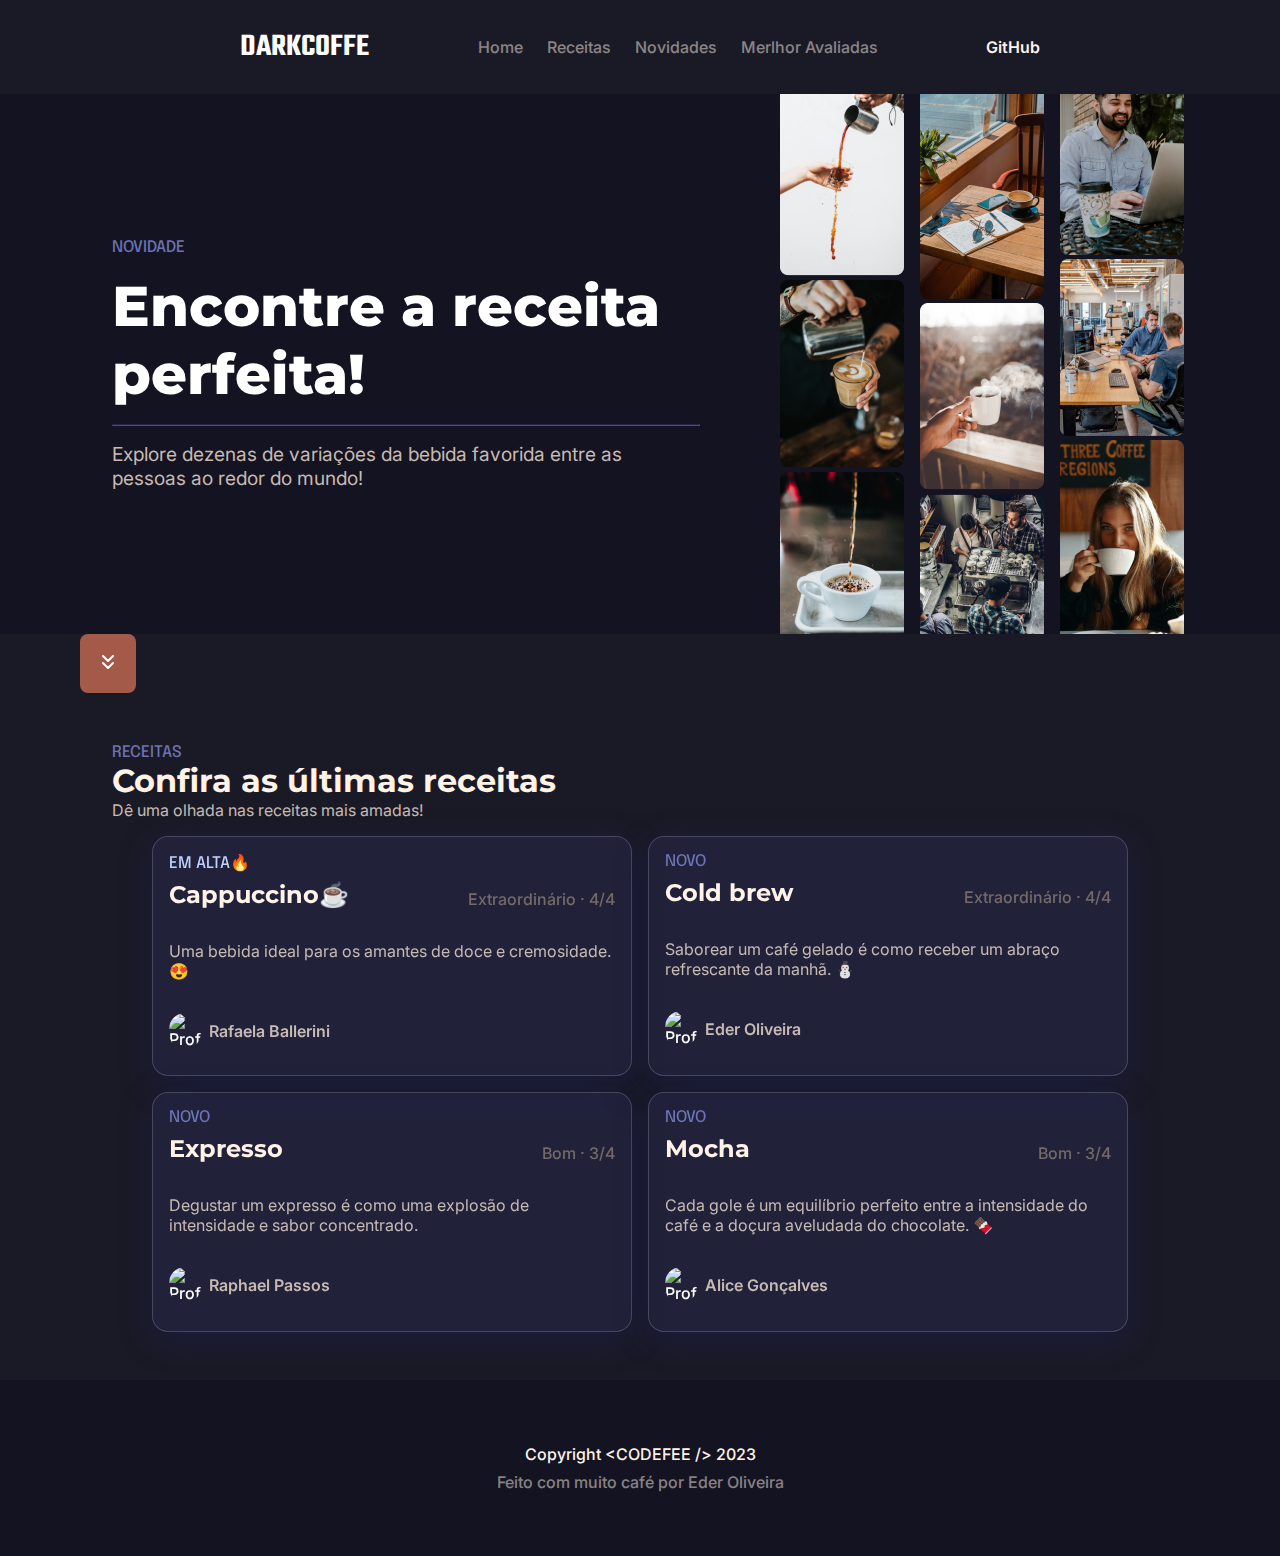
==== index.html @ a81ababe "DARKCOFFE initial commit" ====
<!DOCTYPE html>
<html lang="pt-BR">

<head>
    <meta charset="UTF-8">
    <meta name="viewport" content="width=device-width, initial-scale=1.0">
    <title>Dark Coffe</title>
    <meta name="description" content="Explore desenas de variações da bebida favorida das pessoas pelo mundo">
    <link rel="stylesheet" type="text/css" href="style.css">
</head>

<body>
    <header>
        <nav>
            <span class="Logo">DarkCoffe</span>
            <ul class="Menu">
                <li class="Select"><a>Home</a></li>
                <li class="Select"><a>Receitas</a></li>
                <li class="Select"><a>Novidades</a></li>
                <li class="Select"><a>Merlhor Avaliadas</a></li>
            </ul>
            <a class="GitHub">GitHub</a>
        </nav>
    </header>

    <main>
        <div class="background-main">

            <section class="hero">
                <header class="hero-content">
                    <span class="destaque marrom">novidade</span>
                    <h1>Encontre a receita perfeita!</h1>
                    <hr />
                    <h2 class="hero-subtittle">Explore dezenas de variações da bebida favorida entre as pessoas ao redor
                        do mundo!</h2>
                </header>

                <div class="hero-image">
                
                    <figure><img src="assets/image-10.png" alt="Figura Representativa"/></figure>
                    <figure><img src="assets/image-11.png" alt="Figura Representativa"/></figure>
                    <figure><img src="assets/image-12.png" alt="Figura Representativa"/></figure>
                    <figure><img src="assets/image-13.png" alt="Figura Representativa"/></figure>
                    <figure><img src="assets/image-14.png" alt="Figura Representativa"/></figure>
                    <figure><img src="assets/image-15.png" alt="Figura Representativa"/></figure>
                    <figure><img src="assets/image-16.png" alt="Figura Representativa"/></figure>
                    <figure><img src="assets/image-17.png" alt="Figura Representativa"/></figure>
                    <figure><img src="assets/image-18.png" alt="Figura Representativa"/></figure>
                </div>
            </section>
        </div>

        <section class="button-container">
            <button type="button" name="Scrollbtn">
                <img src="assets/buttondown.svg" alt="DownSVG"/>
            </button>
        </section>

        <section class="receitas">
            <header>
                <span class="destaque marrom">receitas</span>
                <h2 class="receitas-titulo">Confira as últimas receitas</h2>
                <p class="receita-subtittle">Dê uma olhada nas receitas mais amadas!</p>

            </header>

            <div class="receitas-card-container">
                
                
                <div class="receitas-card">
                    <header class="receitas-card-cabecalho">
                        <div class="receitas-card-cabecalho-tittle">
                            <span class="destaque amarelo">em alta🔥</span>
                            <h3 class="receita-card-tittle">Cappuccino☕</h3>
                        </div>
                        <p class="receita-avaliation">Extraordinário · 4/4</p>

                    </header>

                    <p class="receita-description">Uma bebida ideal para os amantes de doce e cremosidade. 😍</p>

                    <div class="receita-autor">
                        <img src="https://avatars.githubusercontent.com/u/54322854?v=4"  alt="ProfileImage"/>
                        <span class="receita-autor-nome">Rafaela Ballerini</span>
                    </div>
                </div>

                <div class="receitas-card">
                    <header class="receitas-card-cabecalho">
                        <div class="receitas-card-cabecalho-tittle">
                            <span class="destaque marrom">novo</span>
                            <h3 class="receita-card-tittle">Cold brew</h3>
                        </div>
                        <p class="receita-avaliation">Extraordinário · 4/4</p>

                    </header>

                    <p class="receita-description">Saborear um café gelado é como receber um abraço refrescante da manhã. ⛄</p>

                    <div class="receita-autor">
                        <img src="https://avatars.githubusercontent.com/u/127422162?v=4" alt="ProfileImage" />
                        <span class="receita-autor-nome">Eder Oliveira</span>
                    </div>
                </div>

                <div class="receitas-card">
                    <header class="receitas-card-cabecalho">
                        <div class="receitas-card-cabecalho-tittle">
                            <span class="destaque marrom">novo</span>
                            <h3 class="receita-card-tittle">Expresso</h3>
                        </div>
                        <p class="receita-avaliation">Bom · 3/4</p>

                    </header>

                    <p class="receita-description">Degustar um expresso é como uma explosão de intensidade e sabor concentrado. </p>

                    <div class="receita-autor">
                        <img src="https://avatars.githubusercontent.com/u/28910086?v=4"  alt="ProfileImage"/>
                        <span class="receita-autor-nome">Raphael Passos</span>
                    </div>
                </div>

                <div class="receitas-card">
                    <header class="receitas-card-cabecalho">
                        <div class="receitas-card-cabecalho-tittle">
                            <span class="destaque marrom">novo</span>
                            <h3 class="receita-card-tittle">Mocha</h3>
                        </div>
                        <p class="receita-avaliation">Bom · 3/4</p>

                    </header>

                    <p class="receita-description">Cada gole é um equilíbrio perfeito entre a intensidade do café e a doçura aveludada do chocolate. 🍫</p>

                    <div class="receita-autor">
                        <img src="https://media.licdn.com/dms/image/D4D03AQHS4grd33j5qg/profile-displayphoto-shrink_200_200/0/1682468875890?e=1707350400&v=beta&t=ySL8dMOvhOzT7zTjNe_XwlR84_RYhwl-Xszl9Kt4blU" alt="ProfileImage" />
                        <span class="receita-autor-nome">Alice Gonçalves</span>
                    </div>
                </div>

            </div>

        </section>


    </main>

    <footer>

        <p class="footer-copy">Copyright &lt;CODEFEE /&gt; 2023</p>
        <p class="footer-autor">Feito com muito café por Eder Oliveira</p>

    </footer>


</body>

</html>
---- style.css ----
@import url('https://fonts.googleapis.com/css2?family=Epilogue:wght@500&family=Inter:wght@400;500;600&family=Montserrat:wght@700;800&family=Teko:wght@600&display=swap');

* {
    box-sizing: border-box;
    margin: 0;
    padding: 0;
}

body{
    background: #1a1a26;
    color: #fff;
}

html{
    font-family: Inter, sans-serif;
    font-weight: 500;
}

a{
    text-decoration: none;
}

ul{
    list-style: none;
}

nav{
    max-width: 1120px;
    margin:auto;
    padding: 1.5rem 10rem;
    display: flex;
    flex-direction: row;
    justify-content: space-between;
    align-items: center;
}

.Logo{
    font-family: Teko;
    font-size: 2rem;
    font-style: normal;
    font-weight: 600;
    text-transform: uppercase;
    cursor: pointer;
}

.Menu{
    display:flex;
    flex-direction: row;
    gap: 1.5rem;
    color: #FFF2E780;

}

.Select:hover{
    display:flex;
    flex-direction: row;
    gap: 1.5rem;
    cursor: pointer;
    transition: 1s;
    font-size: 1.6rem;
    color: rgba(247, 247, 247, 0.983);
    text-decoration: underline;
}

.GitHub{
    color: #FFF2E7;
    font-weight: 600;
    cursor: pointer;
}

main{
    display: flex;
    flex-direction: column;
}

.background-main{
    background: #131321;
}

.hero{
    max-width: 1120px;
    height: 60vh;

    display: flex;
    flex-direction: row;
    justify-content: space-between;
    align-items: center;
    gap: 6rem;

    padding: 0rem 2rem;
    margin:auto;

    overflow: clip;
}

.hero-content{
    display: flex;
    flex-direction: column;
    gap: 1rem;
}

.destaque{
    font-family: Epilogue;
    font-size: 1rem;
    font-weight: 500;
    text-transform: uppercase;
}

.marrom{
    color: #6d73b4;
}

.amarelo{
    color:#bfd2ff;
}

h1{
    font-family: Montserrat;
    font-size: 3.5rem;
    font-weight: 800;
}

hr{
    border-color: #4949a4;
}

.hero-subtittle{
    color: #C7BAB3;
    font-family: Inter;
    font-size: 1.2rem;
    font-weight: 400;
}

.hero-image {
    max-width: 50%;
    column-count: 3;
    column-gap:1rem;
    margin: -1rem;
}

.heroImage > figure > img{
    width: 50%;
    padding: 12rem 0rem;
    border-radius: 0.5rem;
        
}

.button-container{
    width: 100%;
    max-width: 1120px;  
    margin: auto;
    transform: translate(0, '-50%');
}

button{
    border: none;
    padding: 1rem;
    border-radius: 0.5rem;

    background-color: #A45A49;
}

.receitas{
    display:flex;
    flex-direction: column;
    max-width: 1120px;
    padding: 3rem 2rem;
    margin: auto;

}

.receitas-cabecalho{
    display:flex;
    flex-direction: column;
    gap: 0.5rem;
}

.receitas-titulo{
    color: #FFF2E7;
    font-family: Montserrat;
    font-size: 2rem;
    font-weight: 700;
}

.receita-subtittle{

    color: #C7BAB3;
    font-family: Inter;
    font-size: 1rem;
    font-weight: 400;
}

.receitas-card-container{
    display:flex;
    flex-direction: row;
    flex-wrap: wrap;
    justify-content: center;
    gap: 1rem;
    margin-top: 1rem;
}

.receitas-card{
    background: #3e3e8f31;
    box-shadow: 0 8px 32px 0 rgba( 30, 35, 100, 0.37 );
    backdrop-filter: blur( 20px );
    -webkit-backdrop-filter: blur( 20px );
    border: 1px solid rgba( 255, 255, 255, 0.18 );
    padding: 2rem;
    border-radius: 1rem;
    display: flex;
    width: 30rem;
    min-height: 15rem;
    flex-direction: column;
    column-count: 2;
    gap: 2rem;
    padding: 1rem 1rem;
}

.receitas-card-cabecalho{
    display: flex;
    flex-direction: row;
    justify-content: space-between;
    align-items: end;
    
}

.receitas-card-cabecalho-tittle{
    display: flex;
    flex-direction: column;
    align-items: flex-start;
    gap: 0.5rem;
}

.receita-card-tittle{
    color: #FFF2E7;
    font-family: Montserrat;
    font-size: 1.5rem;
    font-weight: 700;
}

.receita-avaliation{
    color: #756A67;
    font-family: Inter;
    font-size: 1rem;
    font-weight: 500;
}

.receita-description{
    color: #C7BAB3;
    font-family: Inter;
    font-size: 1rem;
    font-weight: 400;
}

.receita-autor{
    display: flex;
    flex-direction: row;
    align-items: center;
}

.receita-autor > img{
    border-radius: 20rem;
    width: 2rem;

}

.receita-autor-nome{
    color: #C7BAB3;
    font-family: Inter;
    font-size: 1rem;
    font-weight: 600;
    margin-left: 0.5rem;
}

footer{
    padding: 4rem;
    display: flex;
    flex-direction: column;
    align-items: center;
    gap: 0.5rem;
    background-color: #131321;
}

.footer-copy{
    color: #FFF2E7;
    font-family: Inter;
    font-size: 1rem;
    font-weight: 500;
}

.footer-autor{
    color: rgba(255, 242, 231, 0.50);
    font-family: Inter;
    font-size: 1rem;
    font-weight: 500;
}
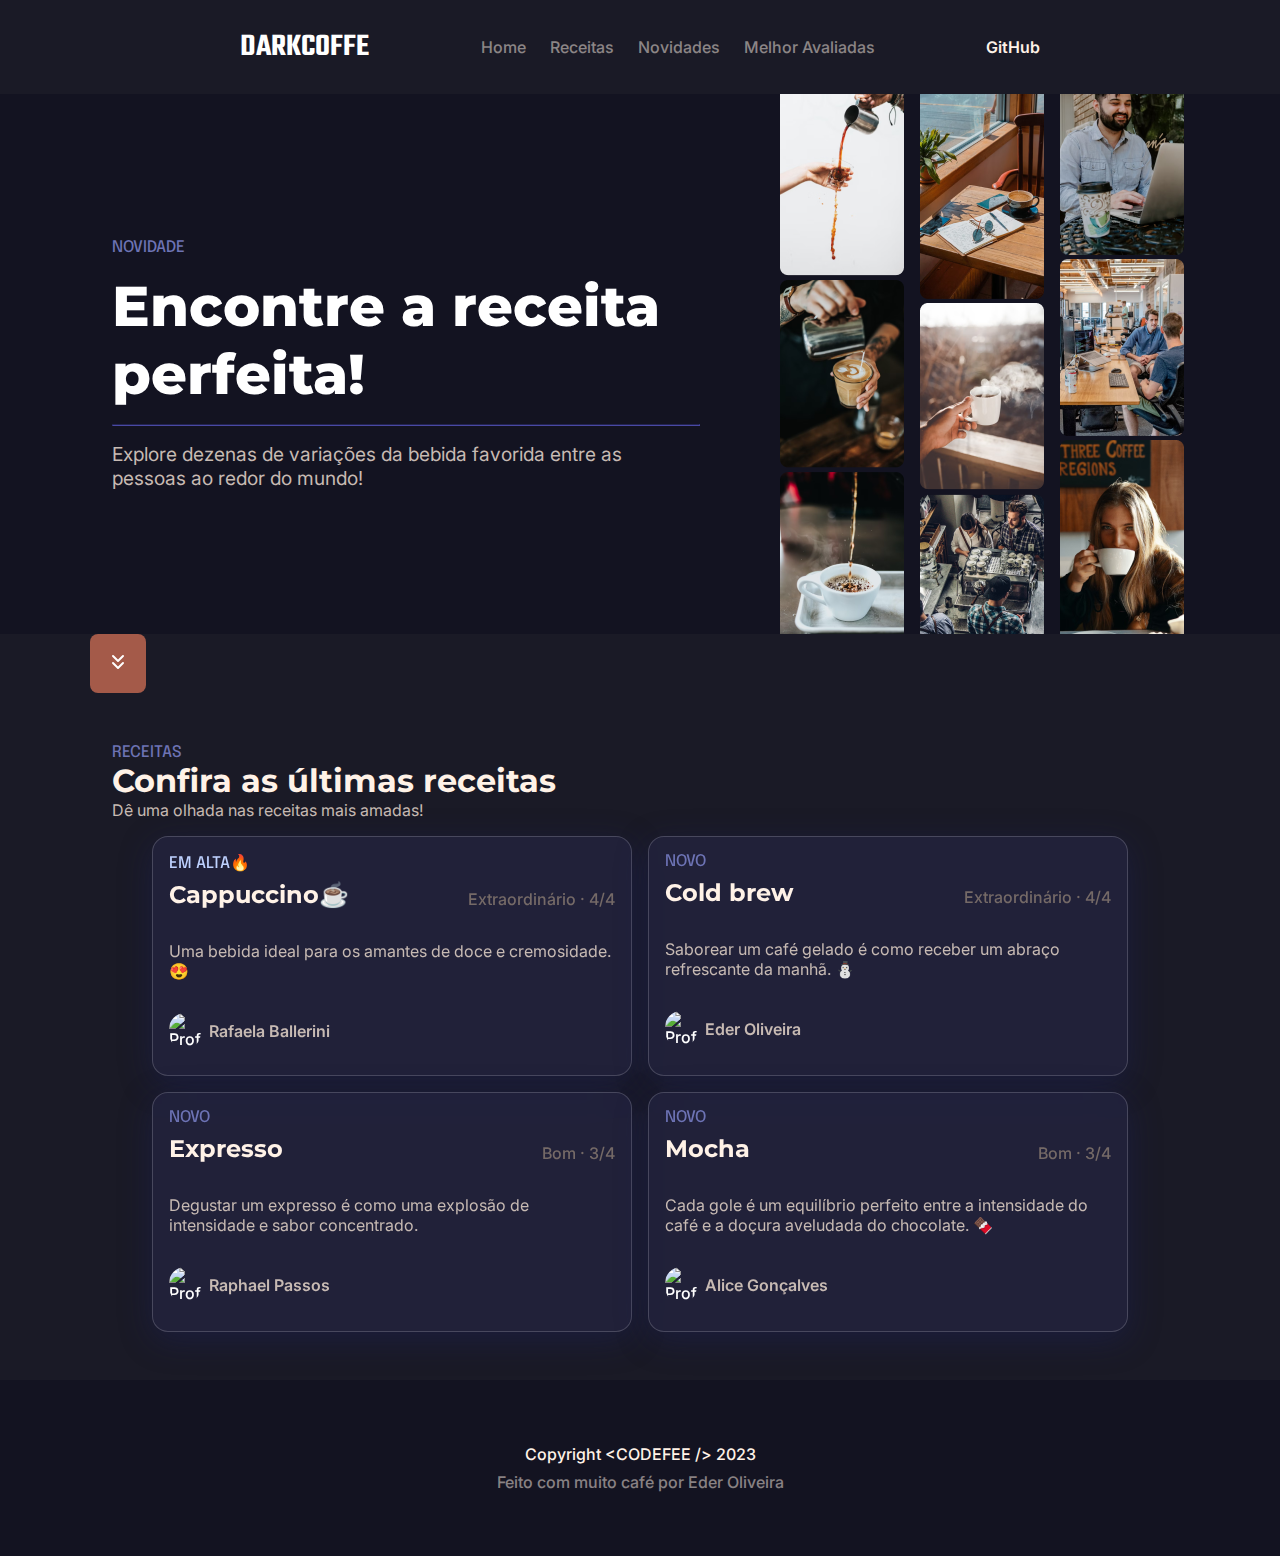
==== commit 6245d55a: "Resposividade mobile" ====
--- a/index.html
+++ b/index.html
@@ -17,7 +17,7 @@
                 <li class="Select"><a>Home</a></li>
                 <li class="Select"><a>Receitas</a></li>
                 <li class="Select"><a>Novidades</a></li>
-                <li class="Select"><a>Merlhor Avaliadas</a></li>
+                <li class="Select"><a>Melhor Avaliadas</a></li>
             </ul>
             <a class="GitHub">GitHub</a>
         </nav>
@@ -36,23 +36,22 @@
                 </header>
 
                 <div class="hero-image">
-                
-                    <figure><img src="assets/image-10.png" alt="Figura Representativa"/></figure>
-                    <figure><img src="assets/image-11.png" alt="Figura Representativa"/></figure>
-                    <figure><img src="assets/image-12.png" alt="Figura Representativa"/></figure>
-                    <figure><img src="assets/image-13.png" alt="Figura Representativa"/></figure>
-                    <figure><img src="assets/image-14.png" alt="Figura Representativa"/></figure>
-                    <figure><img src="assets/image-15.png" alt="Figura Representativa"/></figure>
-                    <figure><img src="assets/image-16.png" alt="Figura Representativa"/></figure>
-                    <figure><img src="assets/image-17.png" alt="Figura Representativa"/></figure>
-                    <figure><img src="assets/image-18.png" alt="Figura Representativa"/></figure>
+                    <figure><img src="assets/image-10.png" alt="Figura Representativa" /></figure>
+                    <figure><img src="assets/image-11.png" alt="Figura Representativa" /></figure>
+                    <figure><img src="assets/image-12.png" alt="Figura Representativa" /></figure>
+                    <figure><img src="assets/image-13.png" alt="Figura Representativa" /></figure>
+                    <figure><img src="assets/image-14.png" alt="Figura Representativa" /></figure>
+                    <figure><img src="assets/image-15.png" alt="Figura Representativa" /></figure>
+                    <figure><img src="assets/image-16.png" alt="Figura Representativa" /></figure>
+                    <figure><img src="assets/image-17.png" alt="Figura Representativa" /></figure>
+                    <figure><img src="assets/image-18.png" alt="Figura Representativa" /></figure>
                 </div>
             </section>
         </div>
 
         <section class="button-container">
             <button type="button" name="Scrollbtn">
-                <img src="assets/buttondown.svg" alt="DownSVG"/>
+                <img src="assets/buttondown.svg" alt="DownSVG" />
             </button>
         </section>
 
@@ -65,8 +64,8 @@
             </header>
 
             <div class="receitas-card-container">
-                
-                
+
+
                 <div class="receitas-card">
                     <header class="receitas-card-cabecalho">
                         <div class="receitas-card-cabecalho-tittle">
@@ -80,7 +79,7 @@
                     <p class="receita-description">Uma bebida ideal para os amantes de doce e cremosidade. 😍</p>
 
                     <div class="receita-autor">
-                        <img src="https://avatars.githubusercontent.com/u/54322854?v=4"  alt="ProfileImage"/>
+                        <img src="https://avatars.githubusercontent.com/u/54322854?v=4" alt="ProfileImage" />
                         <span class="receita-autor-nome">Rafaela Ballerini</span>
                     </div>
                 </div>
@@ -95,7 +94,8 @@
 
                     </header>
 
-                    <p class="receita-description">Saborear um café gelado é como receber um abraço refrescante da manhã. ⛄</p>
+                    <p class="receita-description">Saborear um café gelado é como receber um abraço refrescante da
+                        manhã. ⛄</p>
 
                     <div class="receita-autor">
                         <img src="https://avatars.githubusercontent.com/u/127422162?v=4" alt="ProfileImage" />
@@ -113,10 +113,11 @@
 
                     </header>
 
-                    <p class="receita-description">Degustar um expresso é como uma explosão de intensidade e sabor concentrado. </p>
+                    <p class="receita-description">Degustar um expresso é como uma explosão de intensidade e sabor
+                        concentrado. </p>
 
                     <div class="receita-autor">
-                        <img src="https://avatars.githubusercontent.com/u/28910086?v=4"  alt="ProfileImage"/>
+                        <img src="https://avatars.githubusercontent.com/u/28910086?v=4" alt="ProfileImage" />
                         <span class="receita-autor-nome">Raphael Passos</span>
                     </div>
                 </div>
@@ -131,10 +132,12 @@
 
                     </header>
 
-                    <p class="receita-description">Cada gole é um equilíbrio perfeito entre a intensidade do café e a doçura aveludada do chocolate. 🍫</p>
+                    <p class="receita-description">Cada gole é um equilíbrio perfeito entre a intensidade do café e a
+                        doçura aveludada do chocolate. 🍫</p>
 
                     <div class="receita-autor">
-                        <img src="https://media.licdn.com/dms/image/D4D03AQHS4grd33j5qg/profile-displayphoto-shrink_200_200/0/1682468875890?e=1707350400&v=beta&t=ySL8dMOvhOzT7zTjNe_XwlR84_RYhwl-Xszl9Kt4blU" alt="ProfileImage" />
+                        <img src="https://media.licdn.com/dms/image/D4D03AQHS4grd33j5qg/profile-displayphoto-shrink_200_200/0/1682468875890?e=1707350400&v=beta&t=ySL8dMOvhOzT7zTjNe_XwlR84_RYhwl-Xszl9Kt4blU"
+                            alt="ProfileImage" />
                         <span class="receita-autor-nome">Alice Gonçalves</span>
                     </div>
                 </div>
--- a/style.css
+++ b/style.css
@@ -23,6 +23,8 @@
 ul{
     list-style: none;
 }
+
+/*NAVEGADOR DA PÁGINA WEB*/
 
 nav{
     max-width: 1120px;
@@ -68,6 +70,8 @@
     cursor: pointer;
 }
 
+/*CORPO DA PÁGINA WEB*/
+
 main{
     display: flex;
     flex-direction: column;
@@ -87,7 +91,7 @@
     align-items: center;
     gap: 6rem;
 
-    padding: 0rem 2rem;
+    padding: 1rem 2rem;
     margin:auto;
 
     overflow: clip;
@@ -156,9 +160,11 @@
     border: none;
     padding: 1rem;
     border-radius: 0.5rem;
-
+    margin-left: 10px;
     background-color: #A45A49;
 }
+
+/*CARDS DA PÁGINA*/
 
 .receitas{
     display:flex;
@@ -293,4 +299,126 @@
     font-family: Inter;
     font-size: 1rem;
     font-weight: 500;
+}
+
+@media screen and (max-width: 767px) {
+
+    nav{
+        width: 100%;
+        margin: 2vh;
+        padding: 1rem 1rem;
+        display: flex;
+        flex-direction: column;
+        gap: 0.5rem;
+        align-items: center;
+    }
+    
+    .Logo{
+        font-family: Teko;
+        font-size: 2rem;
+        font-style: normal;
+        font-weight: 600;
+        text-transform: uppercase;
+        cursor: pointer;
+    }
+    
+    .Menu{
+        display:flex;
+        flex-direction: row;
+        gap: 0.5rem;
+        color: #FFF2E780;
+    
+    }
+    
+    .Select:hover{
+        display:flex;
+        flex-direction: row;
+        gap: .5rem;
+        cursor: pointer;
+        transition: 1s;
+        color: rgba(247, 247, 247, 0.983);
+        text-decoration: underline;
+    }
+    
+    .GitHub{
+        color: #FFF2E7;
+        font-weight: 600;
+        margin-top: auto;
+        cursor: pointer;
+    }
+
+    h1{
+        font-family: Montserrat;
+        font-size: 1.5rem;
+        font-weight: 800;
+    }
+
+    .hero{
+        width: 100%;
+        height: 40vh;
+    
+        display: flex;
+        flex-direction: row;
+        justify-content: space-between;
+        align-items: center;
+        gap: 6rem;
+    
+        padding: 1rem 2rem;
+        margin:auto;
+    
+        overflow: clip;
+    }
+    
+    .hero-content{
+        display: flex;
+        flex-direction: column;
+        gap: 1rem;
+    }
+
+    .hero-image {
+        display:flex;
+        flex-direction: column;
+        animation: slideAnimation 60s infinite;
+    }
+
+    
+    .hero-subtittle{
+        color: #C7BAB3;
+        font-family: Inter;
+        font-size: 1.0rem;
+        font-weight: 400;
+    }
+
+    .receitas-card{
+        background: #3e3e8f31;
+        box-shadow: 0 8px 32px 0 rgba( 30, 35, 100, 0.37 );
+        backdrop-filter: blur( 20px );
+        -webkit-backdrop-filter: blur( 20px );
+        border: 1px solid rgba( 255, 255, 255, 0.18 );
+        padding: 2rem;
+        border-radius: 1rem;
+        display: flex;
+        width: 100%;
+        min-height: 15rem;
+        flex-direction: column;
+        column-count: 2;
+        gap: 2rem;
+        padding: 1rem 1rem;
+    }
+
+}
+
+@keyframes slideAnimation {
+    0%, 100% {
+        transform: translateY(0);
+    }
+    25% {
+        transform: translateY(-100%);
+    }
+    50% {
+        transform: translateY(-200%);
+    }
+    75% {
+        transform: translateY(-300%);
+    }
 }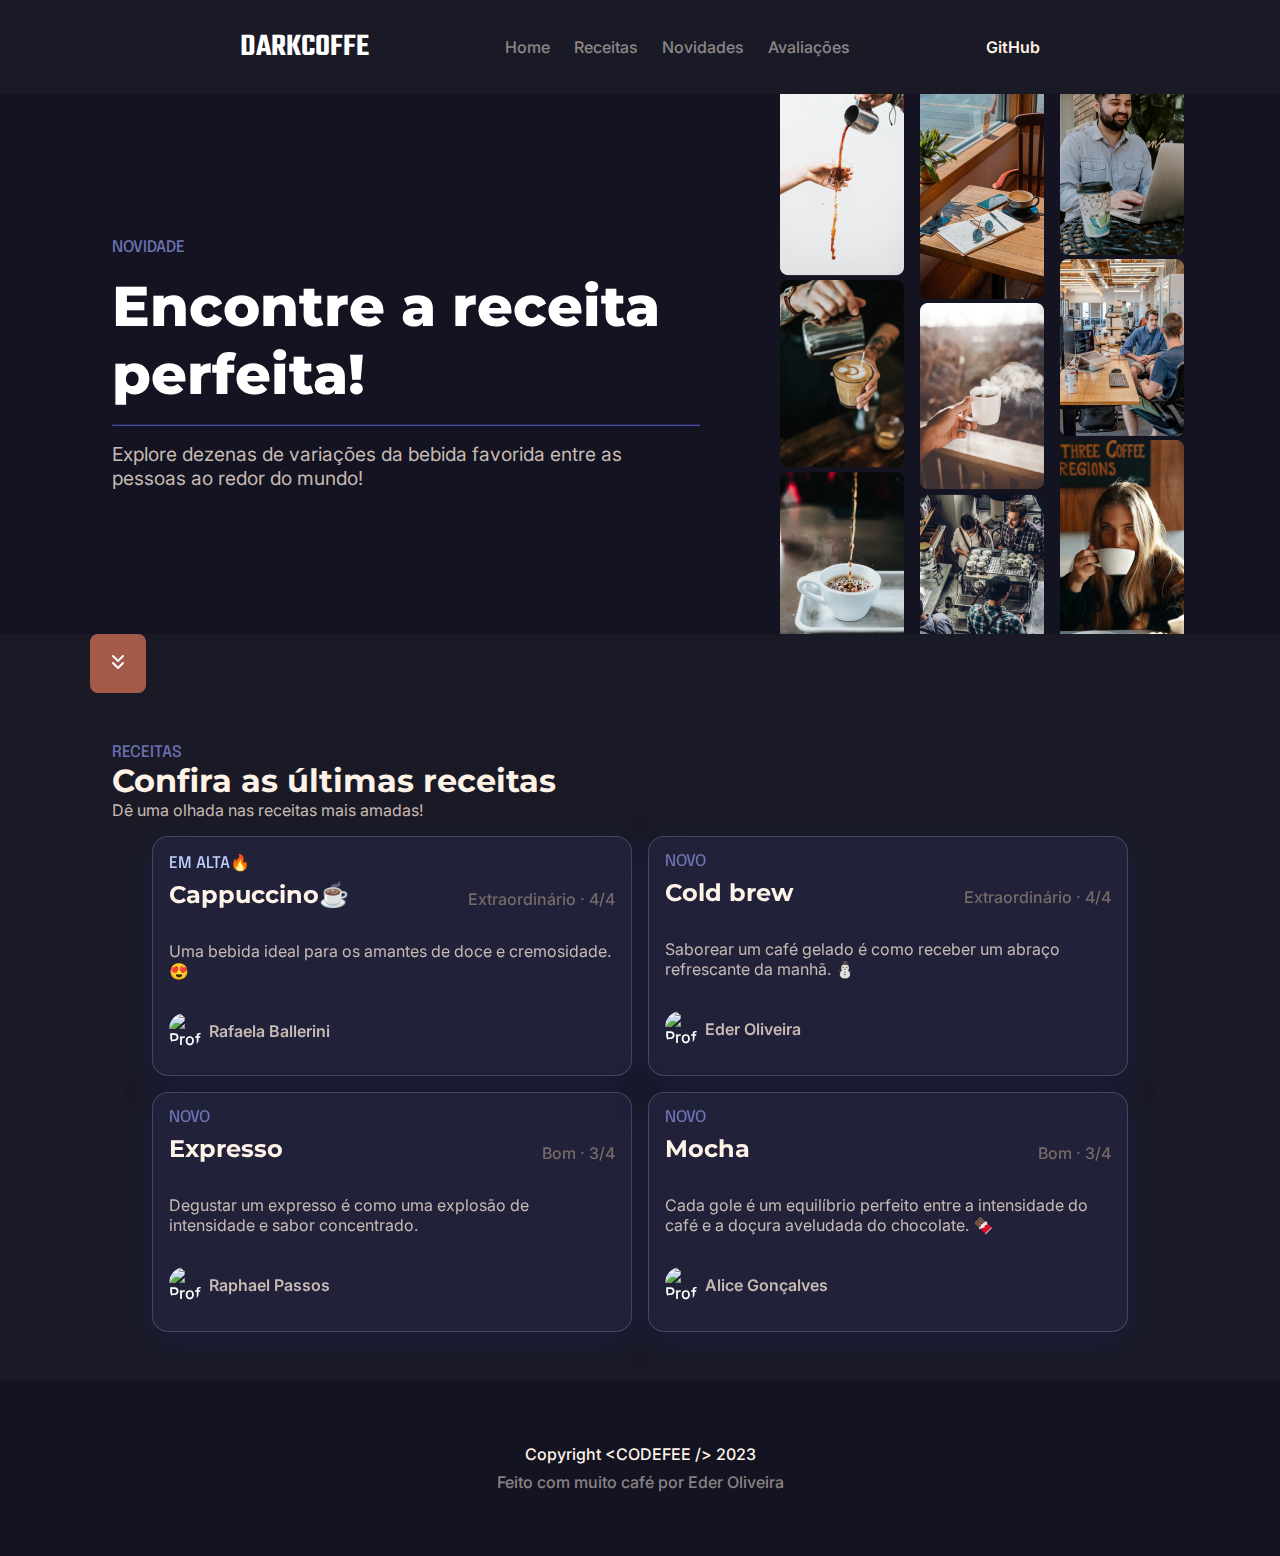
==== commit 3bd1e264: "Correção de Slide" ====
--- a/index.html
+++ b/index.html
@@ -17,7 +17,7 @@
                 <li class="Select"><a>Home</a></li>
                 <li class="Select"><a>Receitas</a></li>
                 <li class="Select"><a>Novidades</a></li>
-                <li class="Select"><a>Melhor Avaliadas</a></li>
+                <li class="Select"><a>Avaliações</a></li>
             </ul>
             <a class="GitHub">GitHub</a>
         </nav>
--- a/style.css
+++ b/style.css
@@ -309,6 +309,7 @@
         padding: 1rem 1rem;
         display: flex;
         flex-direction: column;
+        flex-wrap: wrap;
         gap: 0.5rem;
         align-items: center;
     }
@@ -361,9 +362,9 @@
         flex-direction: row;
         justify-content: space-between;
         align-items: center;
-        gap: 6rem;
-    
-        padding: 1rem 2rem;
+        gap: 2rem;
+    
+        padding: 1rem 1rem;
         margin:auto;
     
         overflow: clip;
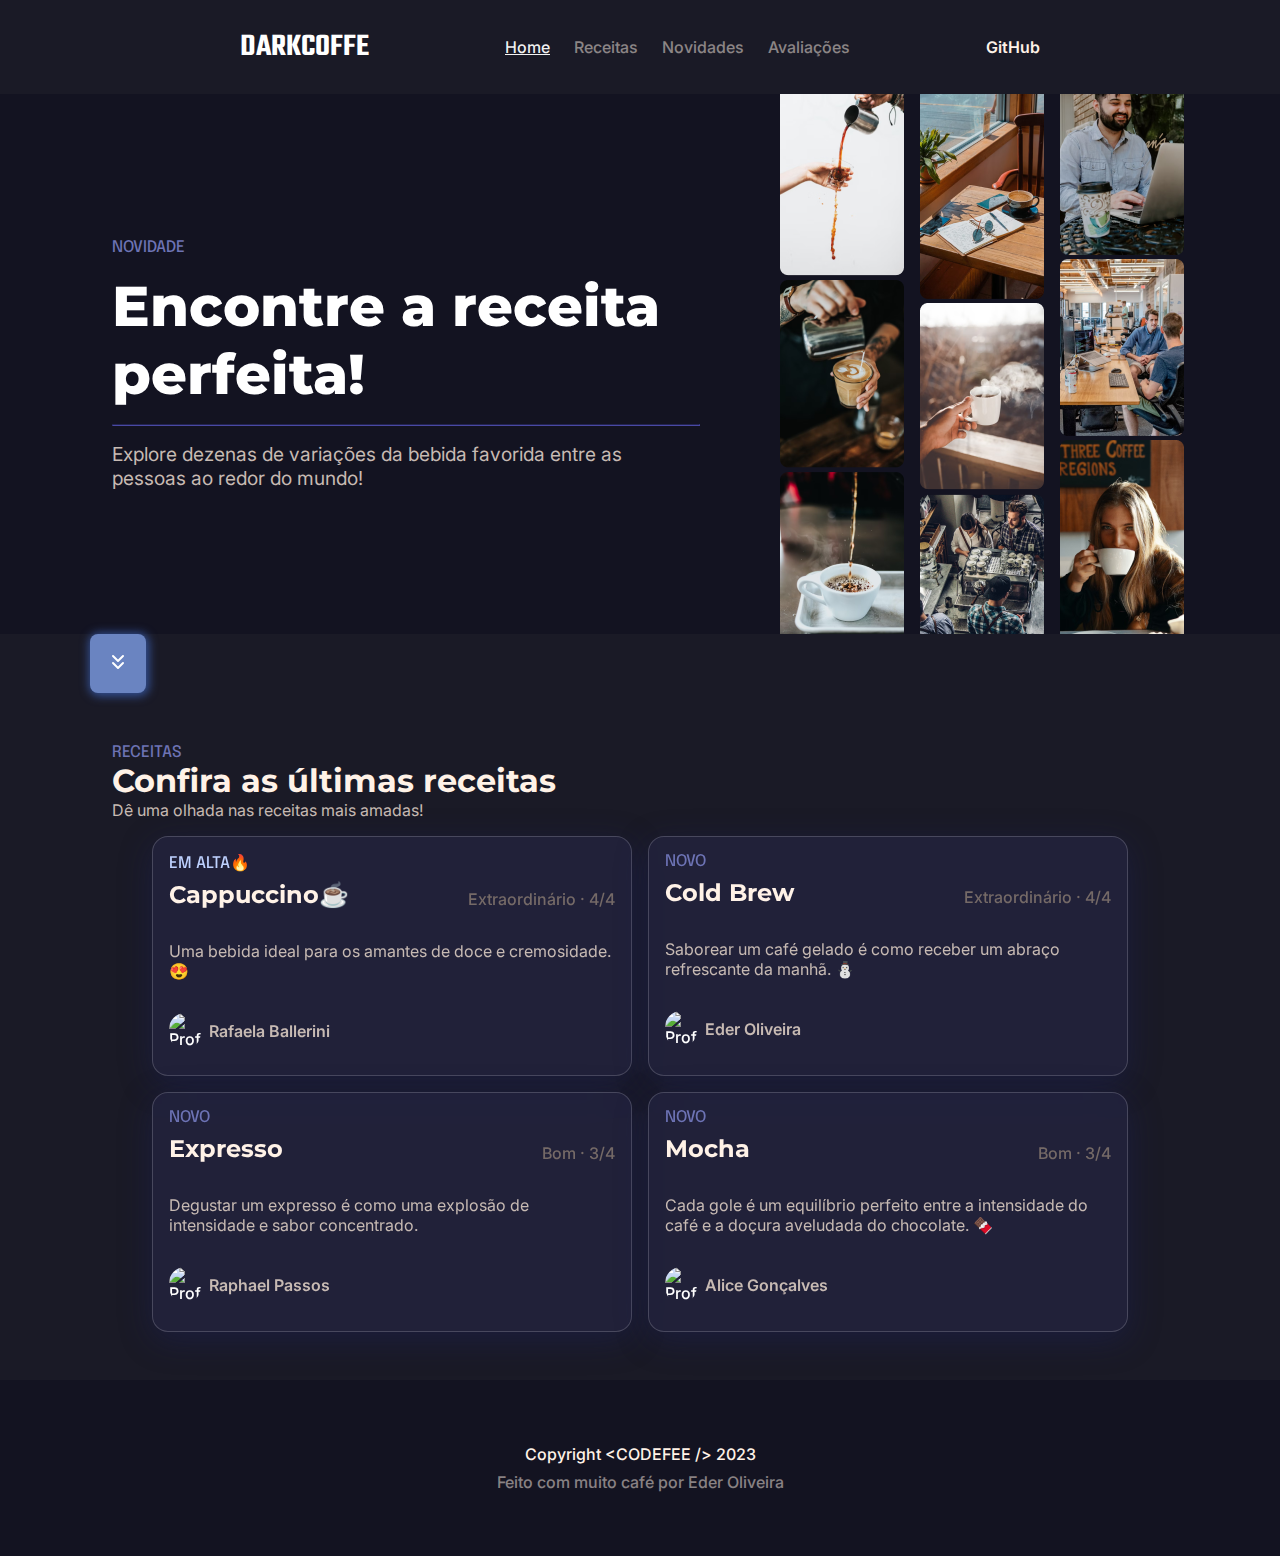
==== commit 00e171c9: "Adicionando paginas de receitas + atualização de animações" ====
--- a/index.html
+++ b/index.html
@@ -12,14 +12,14 @@
 <body>
     <header>
         <nav>
-            <span class="Logo">DarkCoffe</span>
+            <span class="Logo"><a href="./index.html">DarkCoffe</a></span>
             <ul class="Menu">
-                <li class="Select"><a>Home</a></li>
-                <li class="Select"><a>Receitas</a></li>
+                <li class="selected"><a href="./index.html" alt="Página inicial">Home</a></li>
+                <li class="Select"><a href="./ReceitasPage/ReceitasPage.html" alt="Página de receitas">Receitas</a></li>
                 <li class="Select"><a>Novidades</a></li>
                 <li class="Select"><a>Avaliações</a></li>
             </ul>
-            <a class="GitHub">GitHub</a>
+            <a class="GitHub" href="https://github.com/EderWinnicius" target="_blank">GitHub</a>
         </nav>
     </header>
 
@@ -51,7 +51,7 @@
 
         <section class="button-container">
             <button type="button" name="Scrollbtn">
-                <img src="assets/buttondown.svg" alt="DownSVG" />
+                <img src="assets/chevrons-down.svg" alt="DownSVG" class="imgicons" />
             </button>
         </section>
 
@@ -88,7 +88,7 @@
                     <header class="receitas-card-cabecalho">
                         <div class="receitas-card-cabecalho-tittle">
                             <span class="destaque marrom">novo</span>
-                            <h3 class="receita-card-tittle">Cold brew</h3>
+                            <h3 class="receita-card-tittle">Cold Brew</h3>
                         </div>
                         <p class="receita-avaliation">Extraordinário · 4/4</p>
 
--- a/style.css
+++ b/style.css
@@ -6,29 +6,30 @@
     padding: 0;
 }
 
-body{
+body {
     background: #1a1a26;
     color: #fff;
 }
 
-html{
+html {
     font-family: Inter, sans-serif;
     font-weight: 500;
 }
 
-a{
+a {
     text-decoration: none;
-}
-
-ul{
+    color: inherit;
+}
+
+ul {
     list-style: none;
 }
 
 /*NAVEGADOR DA PÁGINA WEB*/
 
-nav{
+nav {
     max-width: 1120px;
-    margin:auto;
+    margin: auto;
     padding: 1.5rem 10rem;
     display: flex;
     flex-direction: row;
@@ -36,7 +37,7 @@
     align-items: center;
 }
 
-.Logo{
+.Logo {
     font-family: Teko;
     font-size: 2rem;
     font-style: normal;
@@ -45,26 +46,37 @@
     cursor: pointer;
 }
 
-.Menu{
-    display:flex;
+.Menu {
+    display: flex;
     flex-direction: row;
     gap: 1.5rem;
     color: #FFF2E780;
 
 }
 
-.Select:hover{
-    display:flex;
+.Select:hover {
+    display: flex;
     flex-direction: row;
     gap: 1.5rem;
     cursor: pointer;
     transition: 1s;
-    font-size: 1.6rem;
+    font-size: 1.0rem;
     color: rgba(247, 247, 247, 0.983);
     text-decoration: underline;
 }
 
-.GitHub{
+.selected {
+    display: flex;
+    flex-direction: row;
+    gap: 1.5rem;
+    cursor: pointer;
+    transition: 1s;
+    font-size: 1.0rem;
+    color: rgba(247, 247, 247, 0.983);
+    text-decoration: underline;
+}
+
+.GitHub {
     color: #FFF2E7;
     font-weight: 600;
     cursor: pointer;
@@ -72,16 +84,16 @@
 
 /*CORPO DA PÁGINA WEB*/
 
-main{
-    display: flex;
-    flex-direction: column;
-}
-
-.background-main{
+main {
+    display: flex;
+    flex-direction: column;
+}
+
+.background-main {
     background: #131321;
 }
 
-.hero{
+.hero {
     max-width: 1120px;
     height: 60vh;
 
@@ -92,43 +104,43 @@
     gap: 6rem;
 
     padding: 1rem 2rem;
-    margin:auto;
+    margin: auto;
 
     overflow: clip;
 }
 
-.hero-content{
+.hero-content {
     display: flex;
     flex-direction: column;
     gap: 1rem;
 }
 
-.destaque{
+.destaque {
     font-family: Epilogue;
     font-size: 1rem;
     font-weight: 500;
     text-transform: uppercase;
 }
 
-.marrom{
+.marrom {
     color: #6d73b4;
 }
 
-.amarelo{
-    color:#bfd2ff;
-}
-
-h1{
+.amarelo {
+    color: #bfd2ff;
+}
+
+h1 {
     font-family: Montserrat;
     font-size: 3.5rem;
     font-weight: 800;
 }
 
-hr{
+hr {
     border-color: #4949a4;
 }
 
-.hero-subtittle{
+.hero-subtittle {
     color: #C7BAB3;
     font-family: Inter;
     font-size: 1.2rem;
@@ -138,36 +150,38 @@
 .hero-image {
     max-width: 50%;
     column-count: 3;
-    column-gap:1rem;
+    column-gap: 1rem;
     margin: -1rem;
 }
 
-.heroImage > figure > img{
+.heroImage>figure>img {
     width: 50%;
     padding: 12rem 0rem;
     border-radius: 0.5rem;
-        
-}
-
-.button-container{
+
+}
+
+.button-container {
     width: 100%;
-    max-width: 1120px;  
+    max-width: 1120px;
     margin: auto;
     transform: translate(0, '-50%');
 }
 
-button{
+button {
+    cursor: pointer;
     border: none;
     padding: 1rem;
     border-radius: 0.5rem;
     margin-left: 10px;
-    background-color: #A45A49;
+    background-color: #6a84c1;
+    box-shadow: 1px 1px 10px 2px #355399;
 }
 
 /*CARDS DA PÁGINA*/
 
-.receitas{
-    display:flex;
+.receitas {
+    display: flex;
     flex-direction: column;
     max-width: 1120px;
     padding: 3rem 2rem;
@@ -175,20 +189,20 @@
 
 }
 
-.receitas-cabecalho{
-    display:flex;
+.receitas-cabecalho {
+    display: flex;
     flex-direction: column;
     gap: 0.5rem;
 }
 
-.receitas-titulo{
+.receitas-titulo {
     color: #FFF2E7;
     font-family: Montserrat;
     font-size: 2rem;
     font-weight: 700;
 }
 
-.receita-subtittle{
+.receita-subtittle {
 
     color: #C7BAB3;
     font-family: Inter;
@@ -196,8 +210,8 @@
     font-weight: 400;
 }
 
-.receitas-card-container{
-    display:flex;
+.receitas-card-container {
+    display: flex;
     flex-direction: row;
     flex-wrap: wrap;
     justify-content: center;
@@ -205,12 +219,12 @@
     margin-top: 1rem;
 }
 
-.receitas-card{
+.receitas-card {
     background: #3e3e8f31;
-    box-shadow: 0 8px 32px 0 rgba( 30, 35, 100, 0.37 );
-    backdrop-filter: blur( 20px );
-    -webkit-backdrop-filter: blur( 20px );
-    border: 1px solid rgba( 255, 255, 255, 0.18 );
+    box-shadow: 0 8px 32px 0 rgba(30, 35, 100, 0.37);
+    backdrop-filter: blur(20px);
+    -webkit-backdrop-filter: blur(20px);
+    border: 1px solid rgba(255, 255, 255, 0.18);
     padding: 2rem;
     border-radius: 1rem;
     display: flex;
@@ -222,55 +236,60 @@
     padding: 1rem 1rem;
 }
 
-.receitas-card-cabecalho{
+.receitas-card:hover {
+    transition: 1s;
+    box-shadow: 1px 1px 15px 6px #355399;
+}
+
+.receitas-card-cabecalho {
     display: flex;
     flex-direction: row;
     justify-content: space-between;
     align-items: end;
-    
-}
-
-.receitas-card-cabecalho-tittle{
+
+}
+
+.receitas-card-cabecalho-tittle {
     display: flex;
     flex-direction: column;
     align-items: flex-start;
     gap: 0.5rem;
 }
 
-.receita-card-tittle{
+.receita-card-tittle {
     color: #FFF2E7;
     font-family: Montserrat;
     font-size: 1.5rem;
     font-weight: 700;
 }
 
-.receita-avaliation{
+.receita-avaliation {
     color: #756A67;
     font-family: Inter;
     font-size: 1rem;
     font-weight: 500;
 }
 
-.receita-description{
+.receita-description {
     color: #C7BAB3;
     font-family: Inter;
     font-size: 1rem;
     font-weight: 400;
 }
 
-.receita-autor{
+.receita-autor {
     display: flex;
     flex-direction: row;
     align-items: center;
 }
 
-.receita-autor > img{
+.receita-autor>img {
     border-radius: 20rem;
     width: 2rem;
 
 }
 
-.receita-autor-nome{
+.receita-autor-nome {
     color: #C7BAB3;
     font-family: Inter;
     font-size: 1rem;
@@ -278,7 +297,7 @@
     margin-left: 0.5rem;
 }
 
-footer{
+footer {
     padding: 4rem;
     display: flex;
     flex-direction: column;
@@ -287,23 +306,23 @@
     background-color: #131321;
 }
 
-.footer-copy{
+.footer-copy {
     color: #FFF2E7;
     font-family: Inter;
     font-size: 1rem;
     font-weight: 500;
 }
 
-.footer-autor{
+.footer-autor {
     color: rgba(255, 242, 231, 0.50);
     font-family: Inter;
     font-size: 1rem;
     font-weight: 500;
 }
 
-@media screen and (max-width: 767px) {
-
-    nav{
+@media screen and (max-width: 800px) {
+
+    nav {
         width: 100%;
         margin: 2vh;
         padding: 1rem 1rem;
@@ -313,8 +332,8 @@
         gap: 0.5rem;
         align-items: center;
     }
-    
-    .Logo{
+
+    .Logo {
         font-family: Teko;
         font-size: 2rem;
         font-style: normal;
@@ -322,17 +341,17 @@
         text-transform: uppercase;
         cursor: pointer;
     }
-    
-    .Menu{
-        display:flex;
+
+    .Menu {
+        display: flex;
         flex-direction: row;
         gap: 0.5rem;
         color: #FFF2E780;
-    
-    }
-    
-    .Select:hover{
-        display:flex;
+
+    }
+
+    .Select:hover {
+        display: flex;
         flex-direction: row;
         gap: .5rem;
         cursor: pointer;
@@ -340,62 +359,62 @@
         color: rgba(247, 247, 247, 0.983);
         text-decoration: underline;
     }
-    
-    .GitHub{
+
+    .GitHub {
         color: #FFF2E7;
         font-weight: 600;
         margin-top: auto;
         cursor: pointer;
     }
 
-    h1{
+    h1 {
         font-family: Montserrat;
         font-size: 1.5rem;
         font-weight: 800;
     }
 
-    .hero{
+    .hero {
         width: 100%;
         height: 40vh;
-    
+
         display: flex;
         flex-direction: row;
         justify-content: space-between;
         align-items: center;
         gap: 2rem;
-    
+
         padding: 1rem 1rem;
-        margin:auto;
-    
+        margin: auto;
+
         overflow: clip;
     }
-    
-    .hero-content{
+
+    .hero-content {
         display: flex;
         flex-direction: column;
         gap: 1rem;
     }
 
     .hero-image {
-        display:flex;
+        display: flex;
         flex-direction: column;
-        animation: slideAnimation 60s infinite;
-    }
-
-    
-    .hero-subtittle{
+        animation: slideAnimation 60s linear infinite;
+    }
+
+
+    .hero-subtittle {
         color: #C7BAB3;
         font-family: Inter;
         font-size: 1.0rem;
         font-weight: 400;
     }
 
-    .receitas-card{
+    .receitas-card {
         background: #3e3e8f31;
-        box-shadow: 0 8px 32px 0 rgba( 30, 35, 100, 0.37 );
-        backdrop-filter: blur( 20px );
-        -webkit-backdrop-filter: blur( 20px );
-        border: 1px solid rgba( 255, 255, 255, 0.18 );
+        box-shadow: 0 8px 32px 0 rgba(30, 35, 100, 0.37);
+        backdrop-filter: blur(20px);
+        -webkit-backdrop-filter: blur(20px);
+        border: 1px solid rgba(255, 255, 255, 0.18);
         padding: 2rem;
         border-radius: 1rem;
         display: flex;
@@ -410,15 +429,20 @@
 }
 
 @keyframes slideAnimation {
-    0%, 100% {
+
+    0%,
+    100% {
         transform: translateY(0);
     }
+
     25% {
         transform: translateY(-100%);
     }
+
     50% {
         transform: translateY(-200%);
     }
+
     75% {
         transform: translateY(-300%);
     }
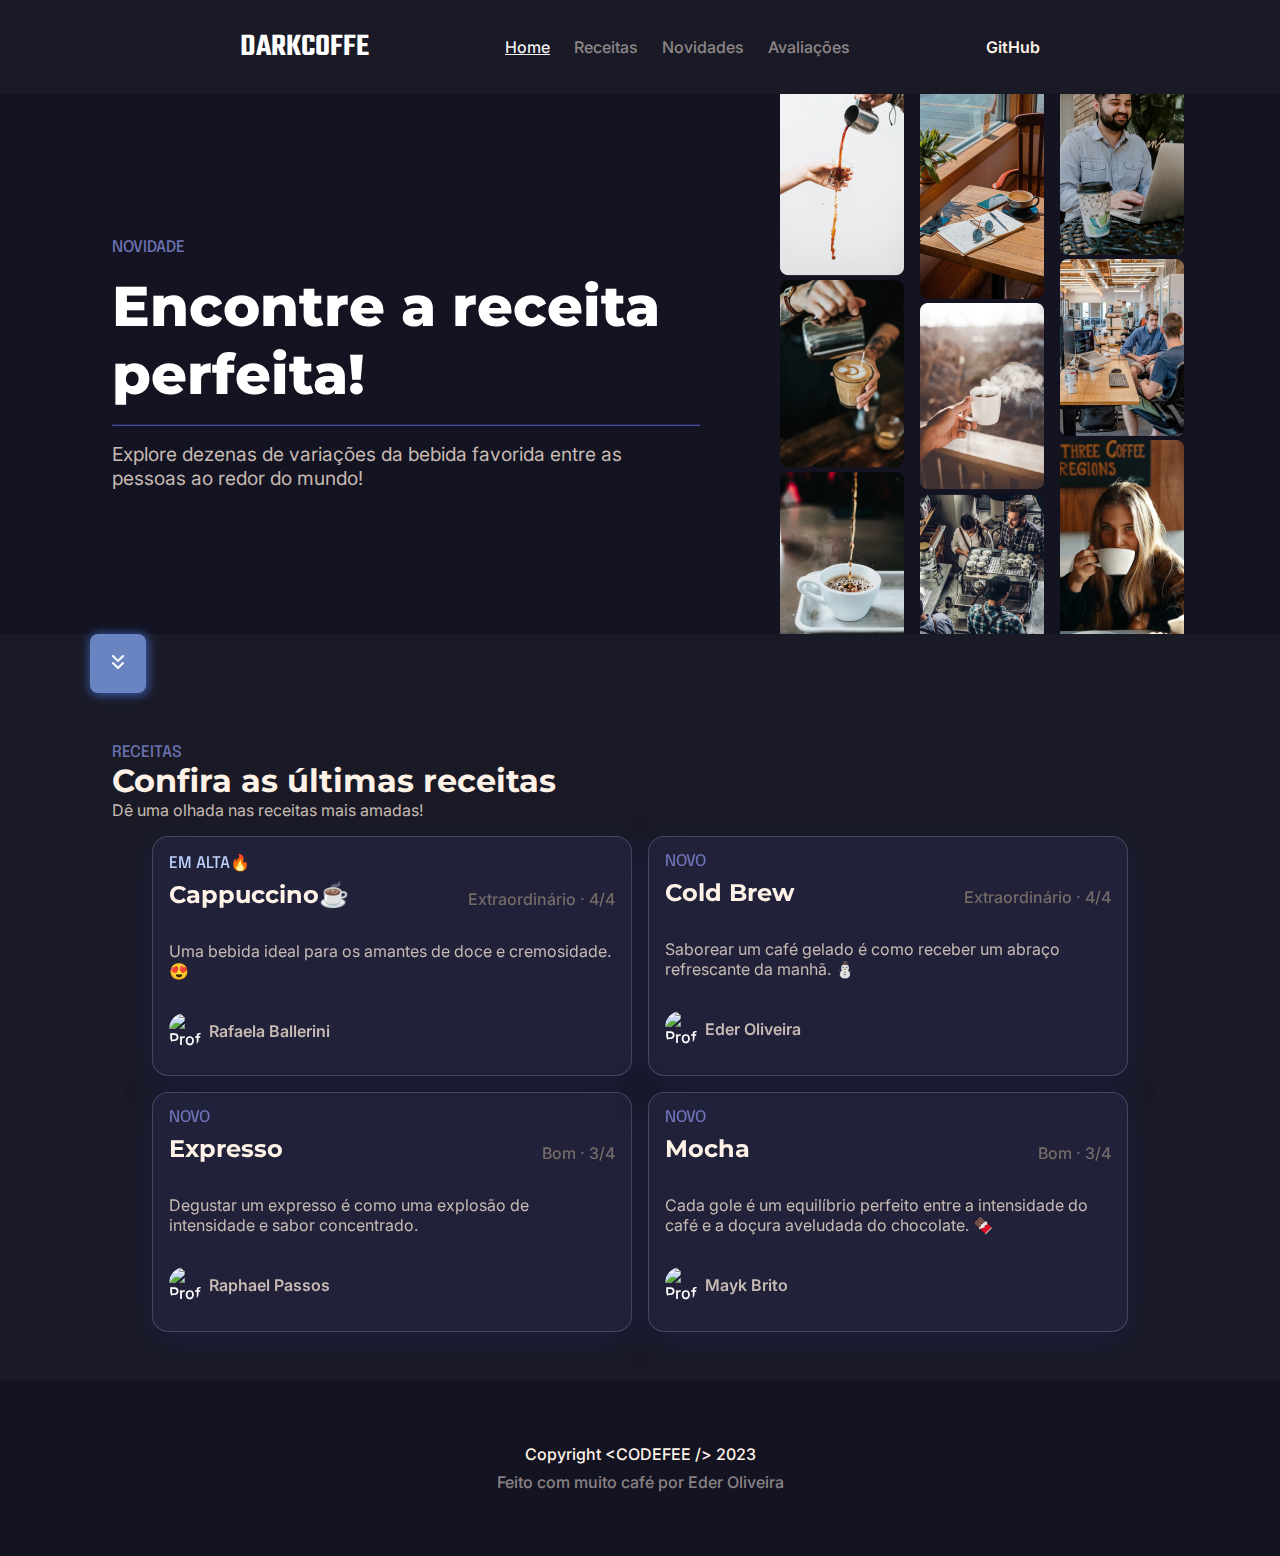
==== commit 9c9640ef: "firts idx commit" ====
--- a/index.html
+++ b/index.html
@@ -136,9 +136,9 @@
                         doçura aveludada do chocolate. 🍫</p>
 
                     <div class="receita-autor">
-                        <img src="https://media.licdn.com/dms/image/D4D03AQHS4grd33j5qg/profile-displayphoto-shrink_200_200/0/1682468875890?e=1707350400&v=beta&t=ySL8dMOvhOzT7zTjNe_XwlR84_RYhwl-Xszl9Kt4blU"
-                            alt="ProfileImage" />
-                        <span class="receita-autor-nome">Alice Gonçalves</span>
+                        <img src="https://github.com/maykbrito.png"
+                         alt="ProfileImage" />
+                        <span class="receita-autor-nome">Mayk Brito</span>
                     </div>
                 </div>
 
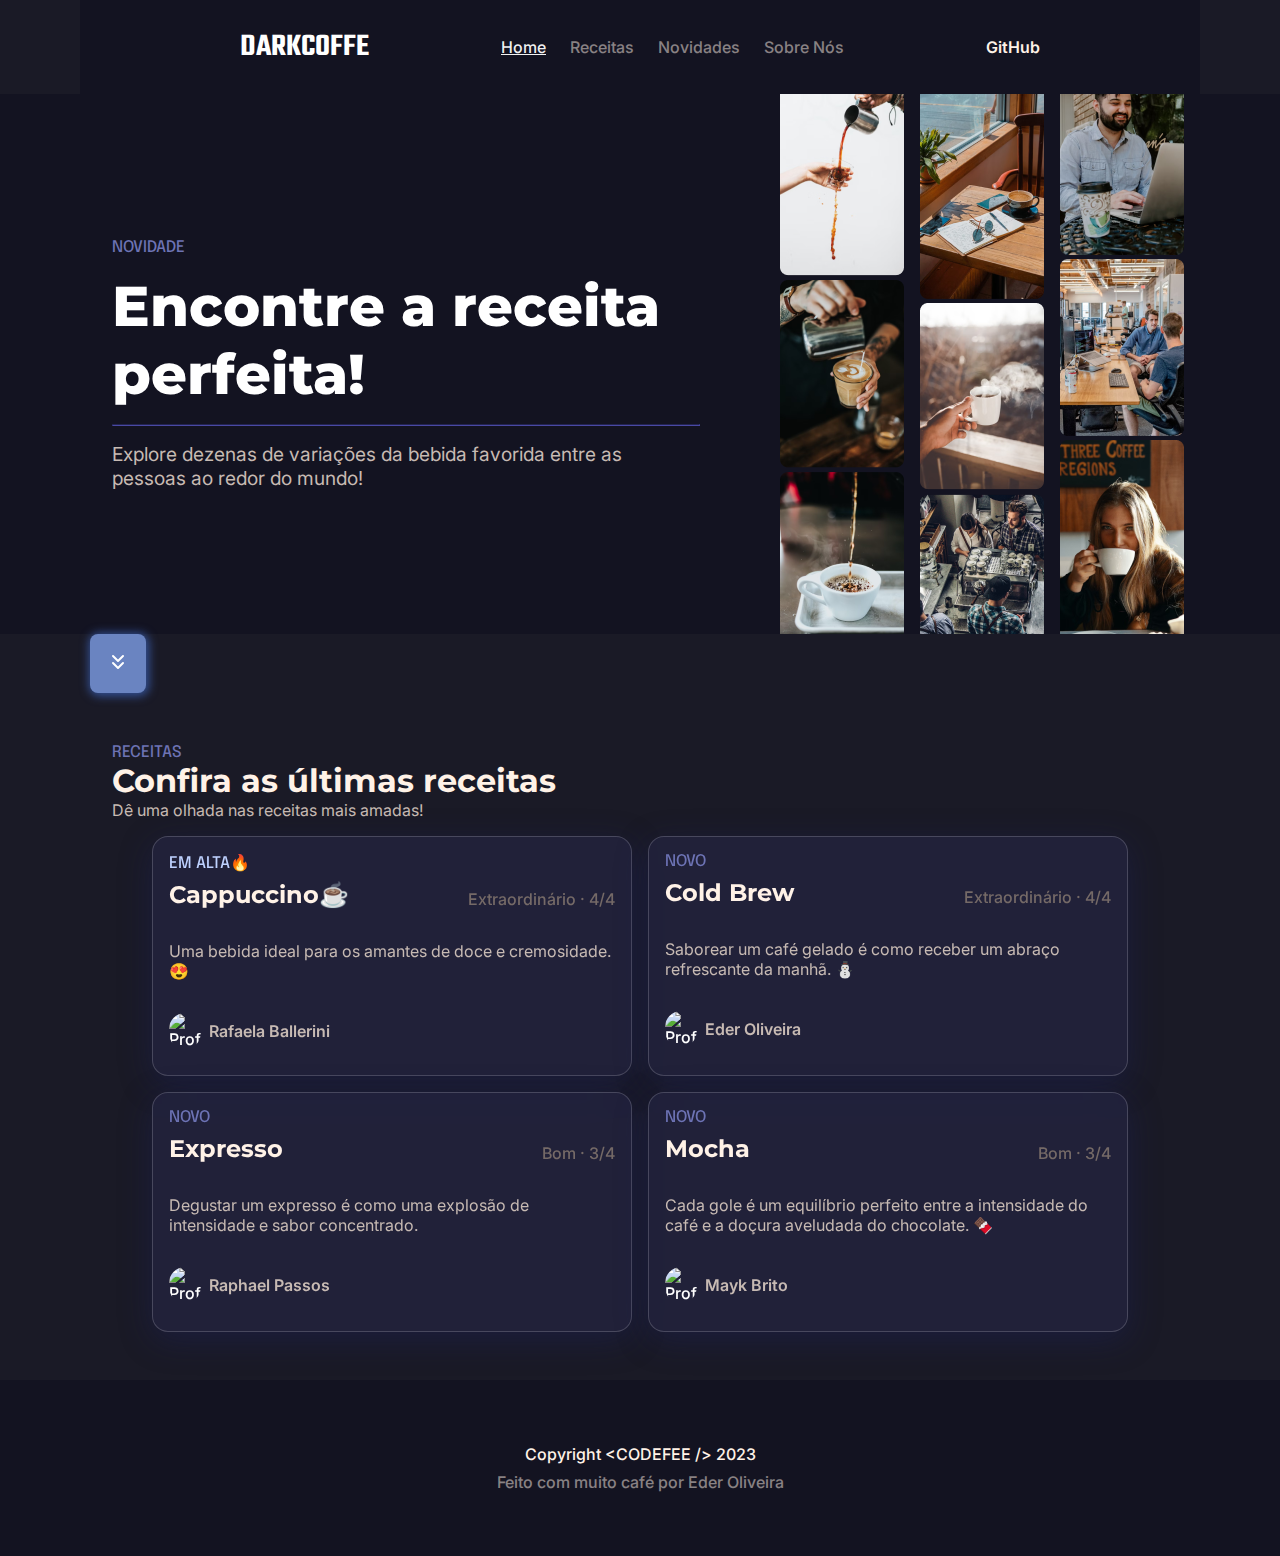
==== commit 2fb200ea: "Atualização - DarkCoffe" ====
--- a/index.html
+++ b/index.html
@@ -17,9 +17,9 @@
                 <li class="selected"><a href="./index.html" alt="Página inicial">Home</a></li>
                 <li class="Select"><a href="./ReceitasPage/ReceitasPage.html" alt="Página de receitas">Receitas</a></li>
                 <li class="Select"><a>Novidades</a></li>
-                <li class="Select"><a>Avaliações</a></li>
+                <li class="Select"><a href="/AboutUsPage/AboutUs.html" alt="Página Sobre o site">Sobre Nós</a></li>
             </ul>
-            <a class="GitHub" href="https://github.com/EderWinnicius" target="_blank">GitHub</a>
+            <a class="GitHub" href="https://github.com/EderWinnicius" target="_blank"><ion-icon name="logo-github"></ion-icon>GitHub</a>
         </nav>
     </header>
 
@@ -157,6 +157,9 @@
     </footer>
 
 
+    <script type="module" src="https://unpkg.com/ionicons@7.1.0/dist/ionicons/ionicons.esm.js"></script>
+    <script nomodule src="https://unpkg.com/ionicons@7.1.0/dist/ionicons/ionicons.js"></script>
+<script src="script.js"></script>
 </body>
 
 </html>--- a/style.css
+++ b/style.css
@@ -7,7 +7,7 @@
 }
 
 body {
-    background: #1a1a26;
+    background-color: #1a1a26;
     color: #fff;
 }
 
@@ -19,6 +19,7 @@
 a {
     text-decoration: none;
     color: inherit;
+    
 }
 
 ul {
@@ -35,6 +36,8 @@
     flex-direction: row;
     justify-content: space-between;
     align-items: center;
+
+    background-color: #131321;;
 }
 
 .Logo {
@@ -80,6 +83,14 @@
     color: #FFF2E7;
     font-weight: 600;
     cursor: pointer;
+
+    display: flex;
+    align-items: center;
+}
+
+.GitHub>ion-icon{
+    height: 1rem;
+    padding: 5px;
 }
 
 /*CORPO DA PÁGINA WEB*/
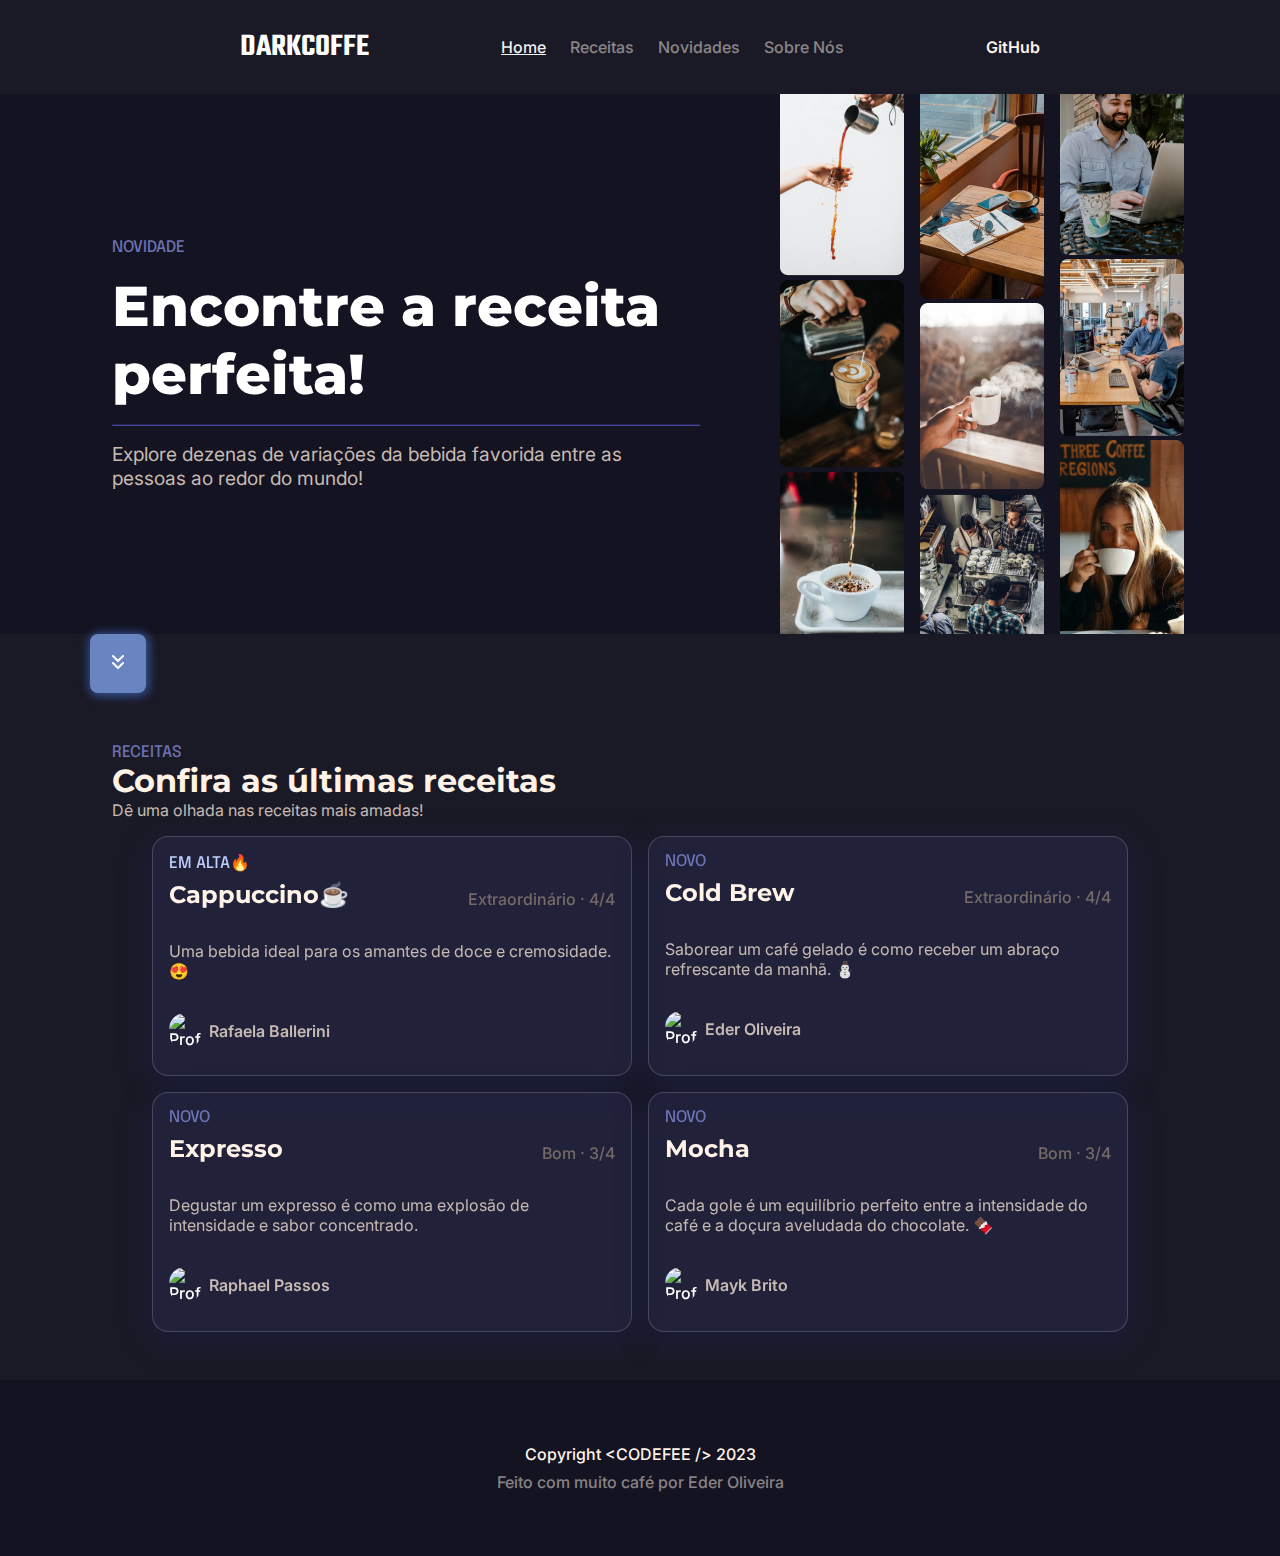
==== commit 1e5fc830: "Adicionando Js e Botões" ====
--- a/index.html
+++ b/index.html
@@ -50,8 +50,8 @@
         </div>
 
         <section class="button-container">
-            <button type="button" name="Scrollbtn">
-                <img src="assets/chevrons-down.svg" alt="DownSVG" class="imgicons" />
+            <button type="button" name="Scrollbtn" id="Scrollbtn" onclick="scrollbtn()">
+                <img src="assets/chevrons-down.svg" alt="DownSVG" id="arrowbt" class="imgicons"/>
             </button>
         </section>
 
--- a/style.css
+++ b/style.css
@@ -6,6 +6,7 @@
     padding: 0;
 }
 
+
 body {
     background-color: #1a1a26;
     color: #fff;
@@ -36,8 +37,6 @@
     flex-direction: row;
     justify-content: space-between;
     align-items: center;
-
-    background-color: #131321;;
 }
 
 .Logo {
@@ -189,6 +188,12 @@
     box-shadow: 1px 1px 10px 2px #355399;
 }
 
+.rowbtn{
+    transition: .5s;
+    transform: rotate(180deg);
+}
+
+
 /*CARDS DA PÁGINA*/
 
 .receitas {
